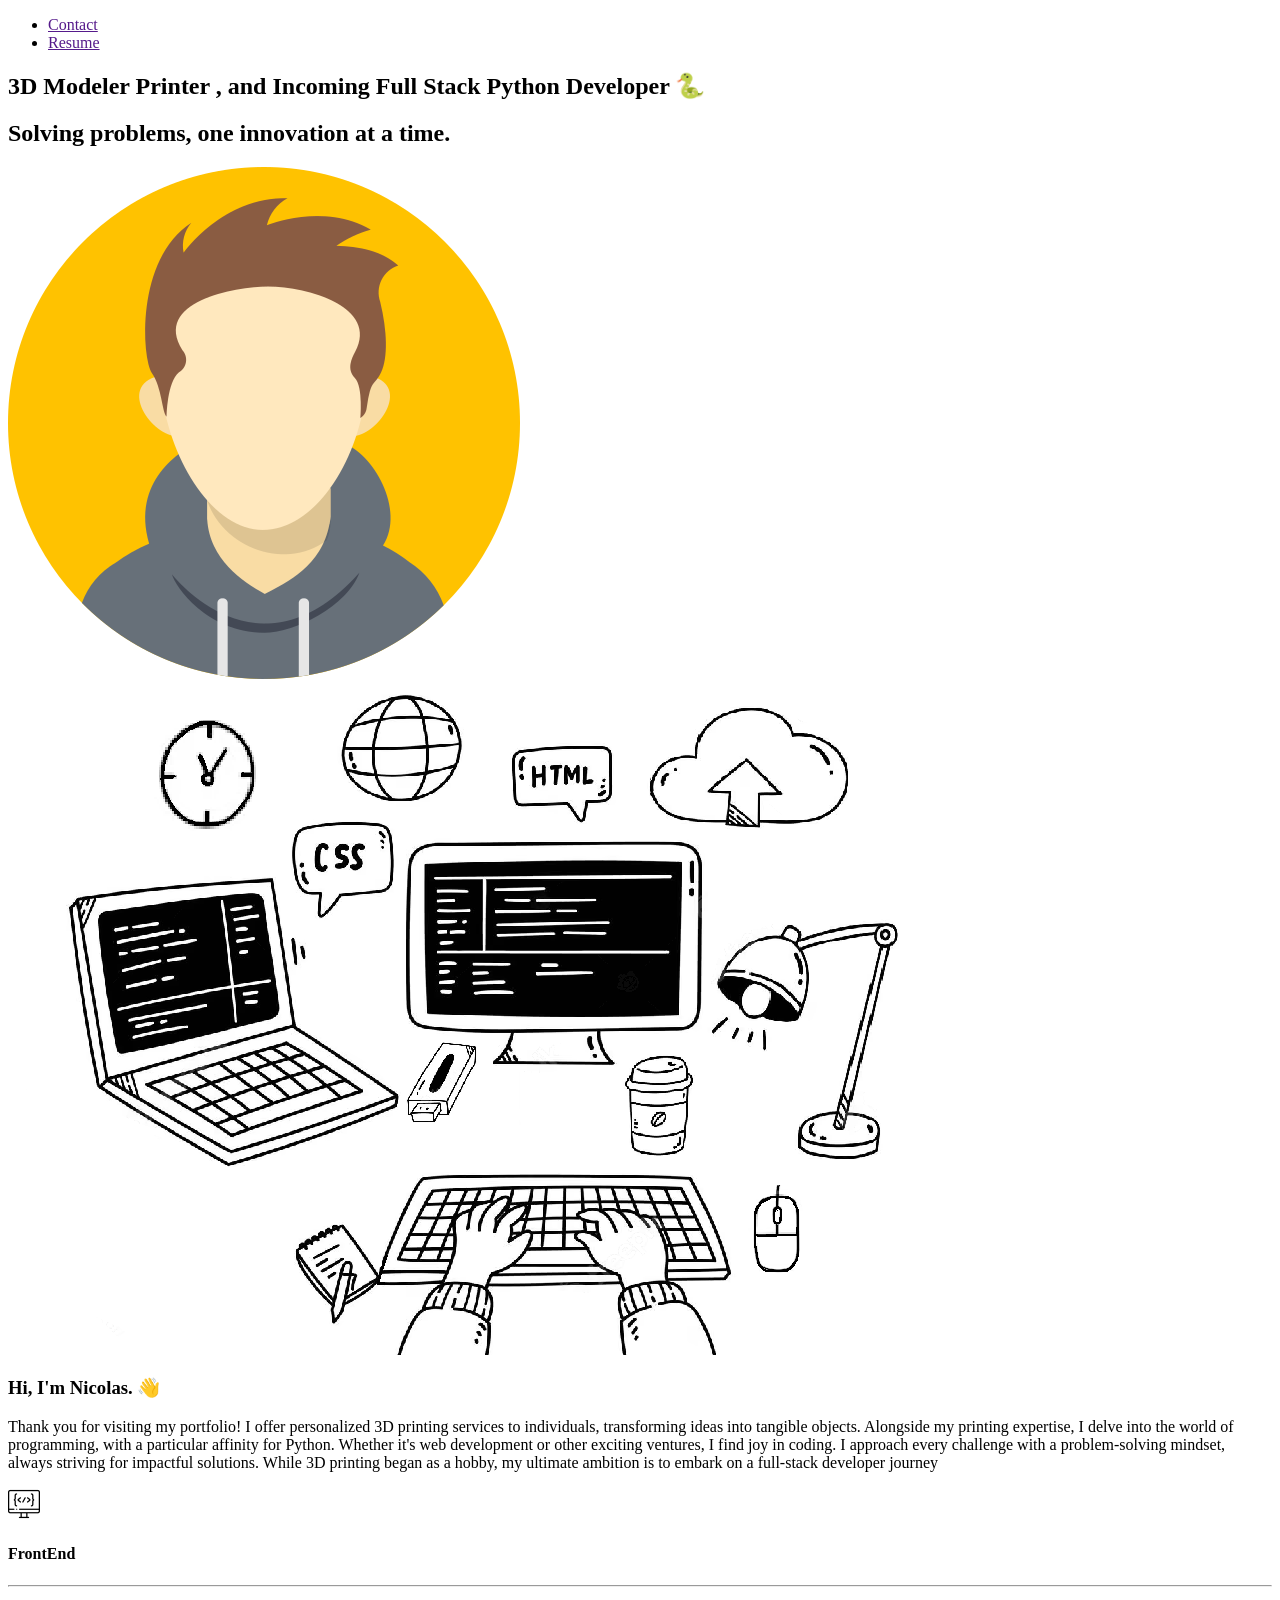
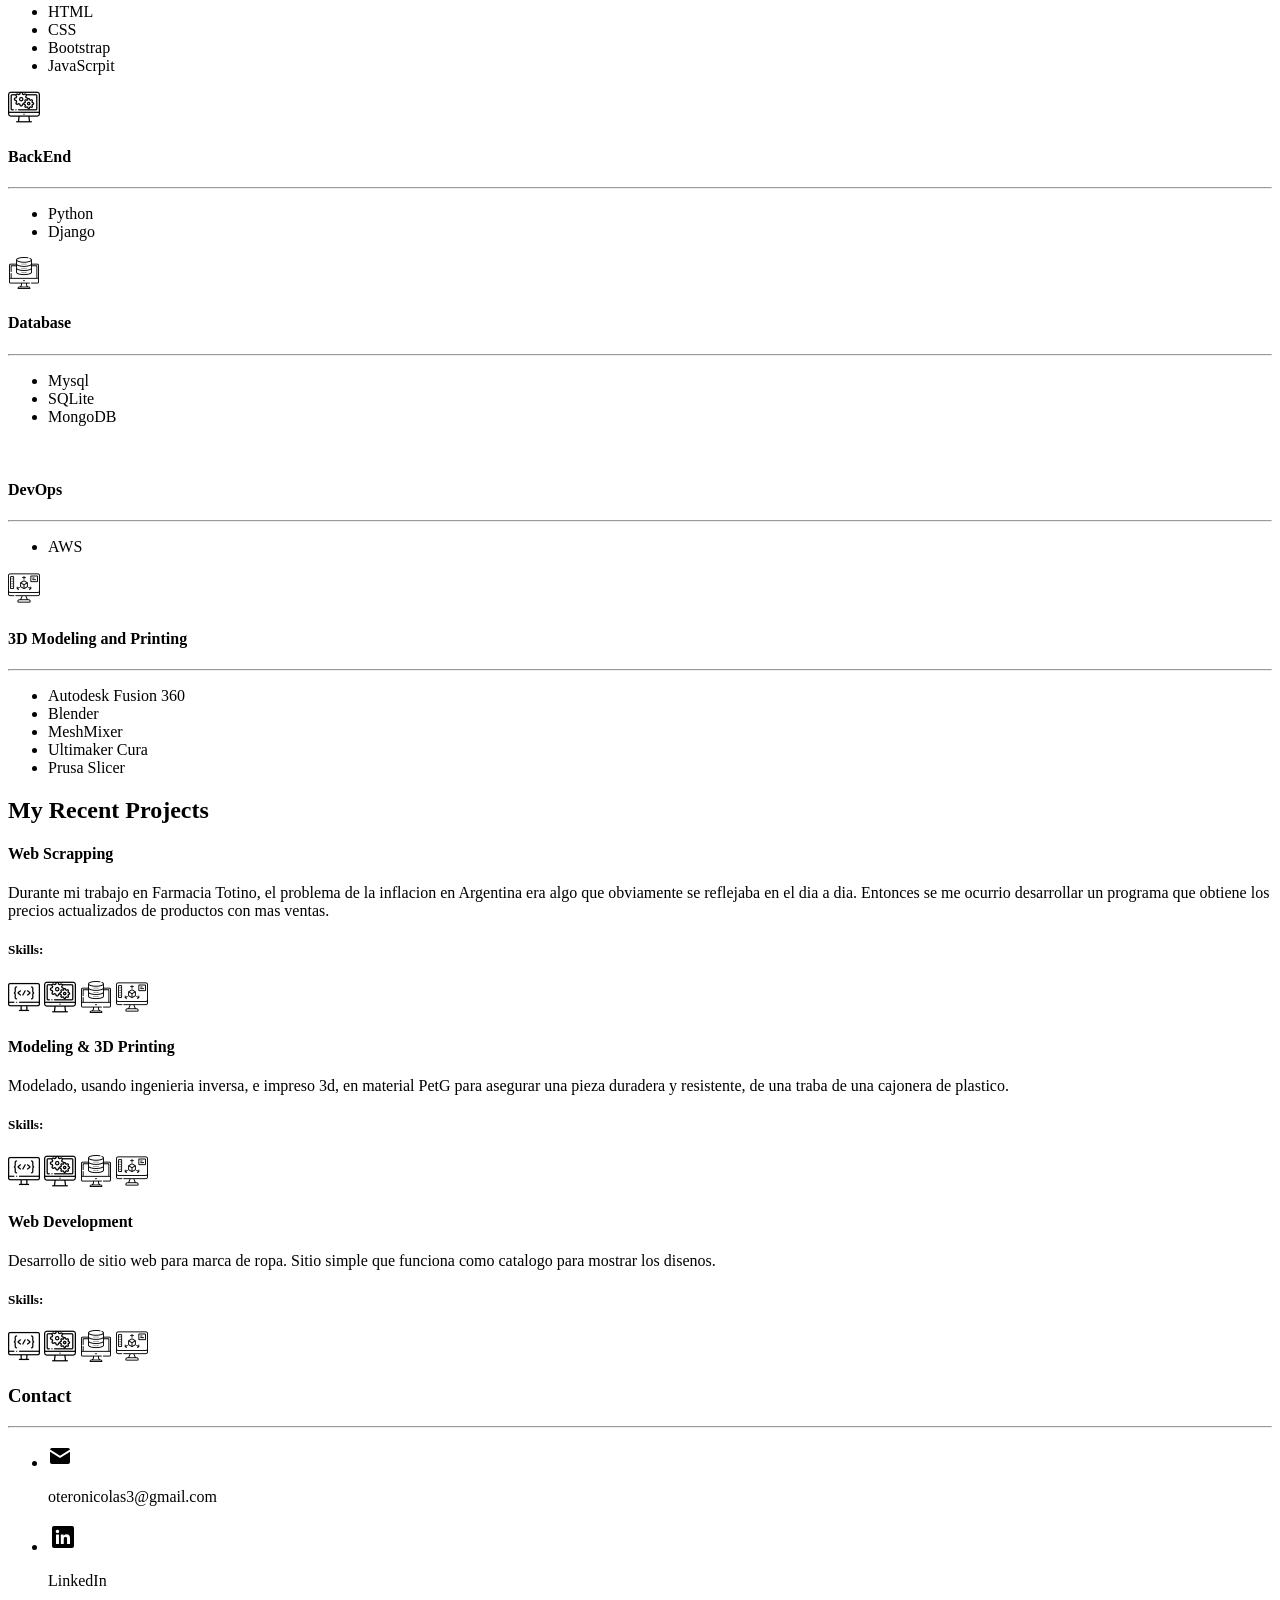
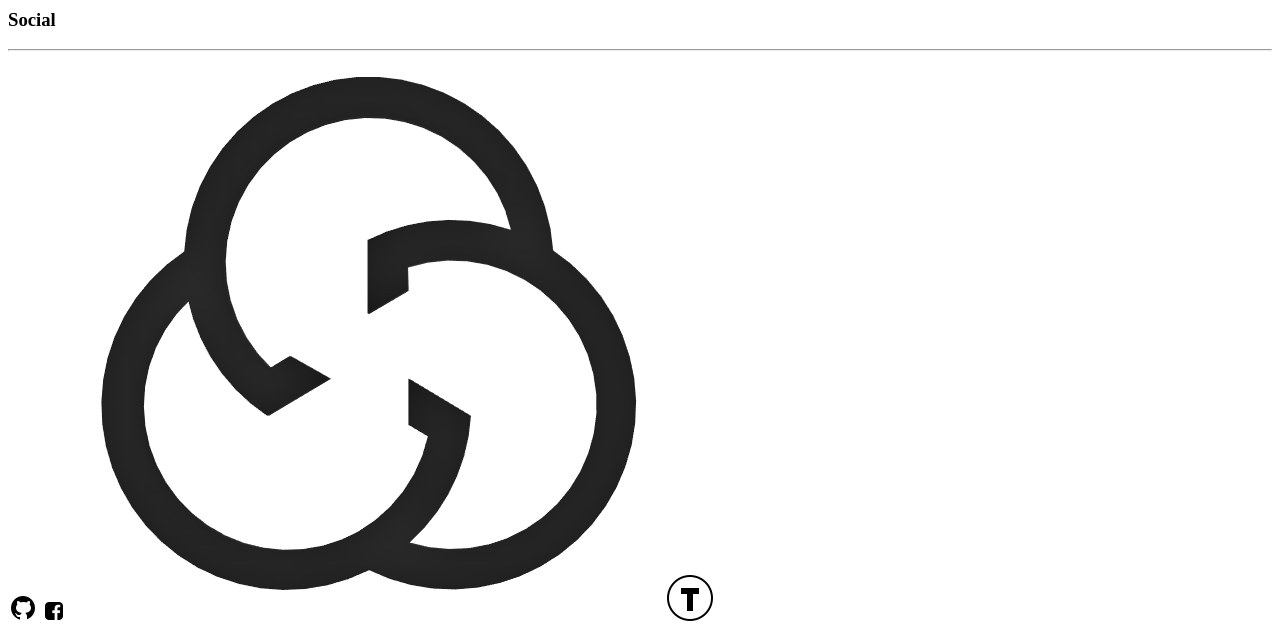
==== portfolio.html @ e65953ae "Primeros avances. Falta terminar" ====
<!DOCTYPE html>
<html lang="en">
<head>
    <meta charset="UTF-8">
    <meta http-equiv="X-UA-Compatible" content="IE=edge">
    <meta name="viewport" content="width=device-width, initial-scale=1.0">
    <link rel="stylesheet" href="cv.css">
    <title>Nicolas Otero</title>
</head>
<body>
    <header>
        <nav>
            <ul>
                <li><a href="">Contact</a></li>
                <li><a class='cv' href="" download>Resume</a></li>
            </ul>
        </nav>
    </header>

    <main>
        <article class="seccion" id="intro">
            <h1 class="vertical-animation">
                <span>3D</span> 
                <span class="word1">Modeler</span>
                <span class="word2">Printer</span>
                <span>, and Incoming Full Stack Python Developer &#128013;</span>
            </h1>
            <h2>Solving problems, one innovation at a time.</h2>
            <img class='imagen' src="./images/perfil.png" alt="">
            <img src="./images/pic1.png" alt="">
        </article>
        <article class="seccion" id="intro2">
        <!--<img src="./images/pic1.png" alt=""> -->
            <div class="present">
                <h3>Hi, I'm Nicolas. &#128075;</h3>
                <p>Thank you for visiting my portfolio! I offer personalized 3D printing services to individuals, transforming ideas into tangible objects. Alongside my printing expertise, I delve into the world of programming, with a particular affinity for Python. Whether it's web development or other exciting ventures, I find joy in coding. I approach every challenge with a problem-solving mindset, always striving for impactful solutions. While 3D printing began as a hobby, my ultimate ambition is to embark on a full-stack developer journey</p>
            </div>
        </article>
        <article class="seccion" id="skills">
            <div class="division" id="frontend">
                <img src="./images/coding.png" alt="icono de frontend">
                <h4>FrontEnd</h4>
                <hr>
                <ul>
                    <li>HTML</li>
                    <li>CSS</li>
                    <li>Bootstrap</li>
                    <li>JavaScrpit</li>
                </ul>
            </div>
            <div class="division" id="backend">
                <img src="./images/web-settings.png" alt="">
                <h4>BackEnd</h4>
                <hr>
                <ul>
                    <li>Python</li>
                    <li>Django</li>
                </ul>
            </div>
            <div class="division" id="database">
                <img src="./images/database.png" alt="">
                <h4>Database</h4>
                <hr>
                <ul>
                    <li>Mysql</li>
                    <li>SQLite</li>
                    <li>MongoDB</li>
                </ul>
            </div>
            <div class="division" id="devops">
                <img src="" alt="">
                <h4>DevOps</h4>
                <hr>
                <ul>
                    <li>AWS</li>
                </ul>
            </div>
            <div class="division" id="modeling3d">
                <img src="./images/3d-modeling.png" alt="">
                <h4>3D Modeling and Printing</h4>
                <hr>
                <ul>
                    <li>Autodesk Fusion 360</li>
                    <li>Blender</li>
                    <li>MeshMixer</li>
                    <li>Ultimaker Cura</li>
                    <li>Prusa Slicer</li>
                </ul>
            </div>
        </article>
        <article class="proyectos">
            <h2>My Recent Projects</h2>
            <div class="proyects">
                <div class="proyect">
                    <h4>Web Scrapping</h4>
                    <p>Durante mi trabajo en Farmacia Totino, el problema de la inflacion en Argentina era algo que obviamente se reflejaba en el dia a dia. Entonces se me ocurrio desarrollar un programa que obtiene los precios actualizados de productos con mas ventas.</p>
                    <h5>Skills: </h5>
                    <div class="eskills">
                        <img class='skill-off' src="./images/coding.png" alt="icono de frontend">
                        <img class='skill-on' src="./images/web-settings.png" alt="">
                        <img class='skill-on' src="./images/database.png" alt="">
                        <img class='skill-on' src="./images/3d-modeling.png" alt="">
                    </div>
                </div>
                <div class="proyect">
                    <h4>Modeling & 3D Printing</h4>
                    <p>Modelado, usando ingenieria inversa, e impreso 3d, en material PetG para asegurar una pieza duradera y resistente, de una traba de una cajonera de plastico.</p>
                    <h5>Skills: </h5>
                    <div class="eskills">
                        <img class='skill-off' src="./images/coding.png" alt="icono de frontend">
                        <img class='skill-off' src="./images/web-settings.png" alt="">
                        <img class='skill-off' src="./images/database.png" alt="">
                        <img class='skill-on' src="./images/3d-modeling.png" alt="">
                    </div>
                </div>
                <div class="proyect">
                    <h4>Web Development</h4>
                    <p>Desarrollo de sitio web para marca de ropa. Sitio simple que funciona como catalogo para mostrar los disenos.</p>
                    <h5>Skills: </h5>
                    <div class="eskills">
                        <img class='skill-on' src="./images/coding.png" alt="icono de frontend">
                        <img class='skill-on' src="./images/web-settings.png" alt="">
                        <img class='skill-on' src="./images/database.png" alt="">
                        <img class='skill-off' src="./images/3d-modeling.png" alt="">
                    </div>
                </div>
            </div>
        </article>
    </main>

    <footer>
        <div class="footer-div" id="fd1">
            <h3>Contact</h3>
            <hr>
            <ul>
                <li><img src="./images/icons8-correo-24.png" alt="icono de gmail"><p>oteronicolas3@gmail.com</p></li>
                <li><img src="./images/icons8-linkedin-30.png" alt="icono de linkedin"><p>LinkedIn</p></li>
            </ul>
        </div>
        <div class="footer-div" id="fd2">
            <h3>Social</h3>
            <hr>
            <div class="redes-imgs">
                <a href=""><img src="./images/icons8-github-30.png" alt="icono de github"></a>
                <a href=""><img src="./images/icons8-facebook-24.png" alt="icono de facebook"></a>
                <a href=""><img src="./images/Cults3D1.png" alt="icono de cults3d"></a>
                <a href=""><img src="./images/icons8-thingiverse-50.png" alt="icono de thingiverse"></a>
            </div>
        </div>
    </footer>
</body>
</html>
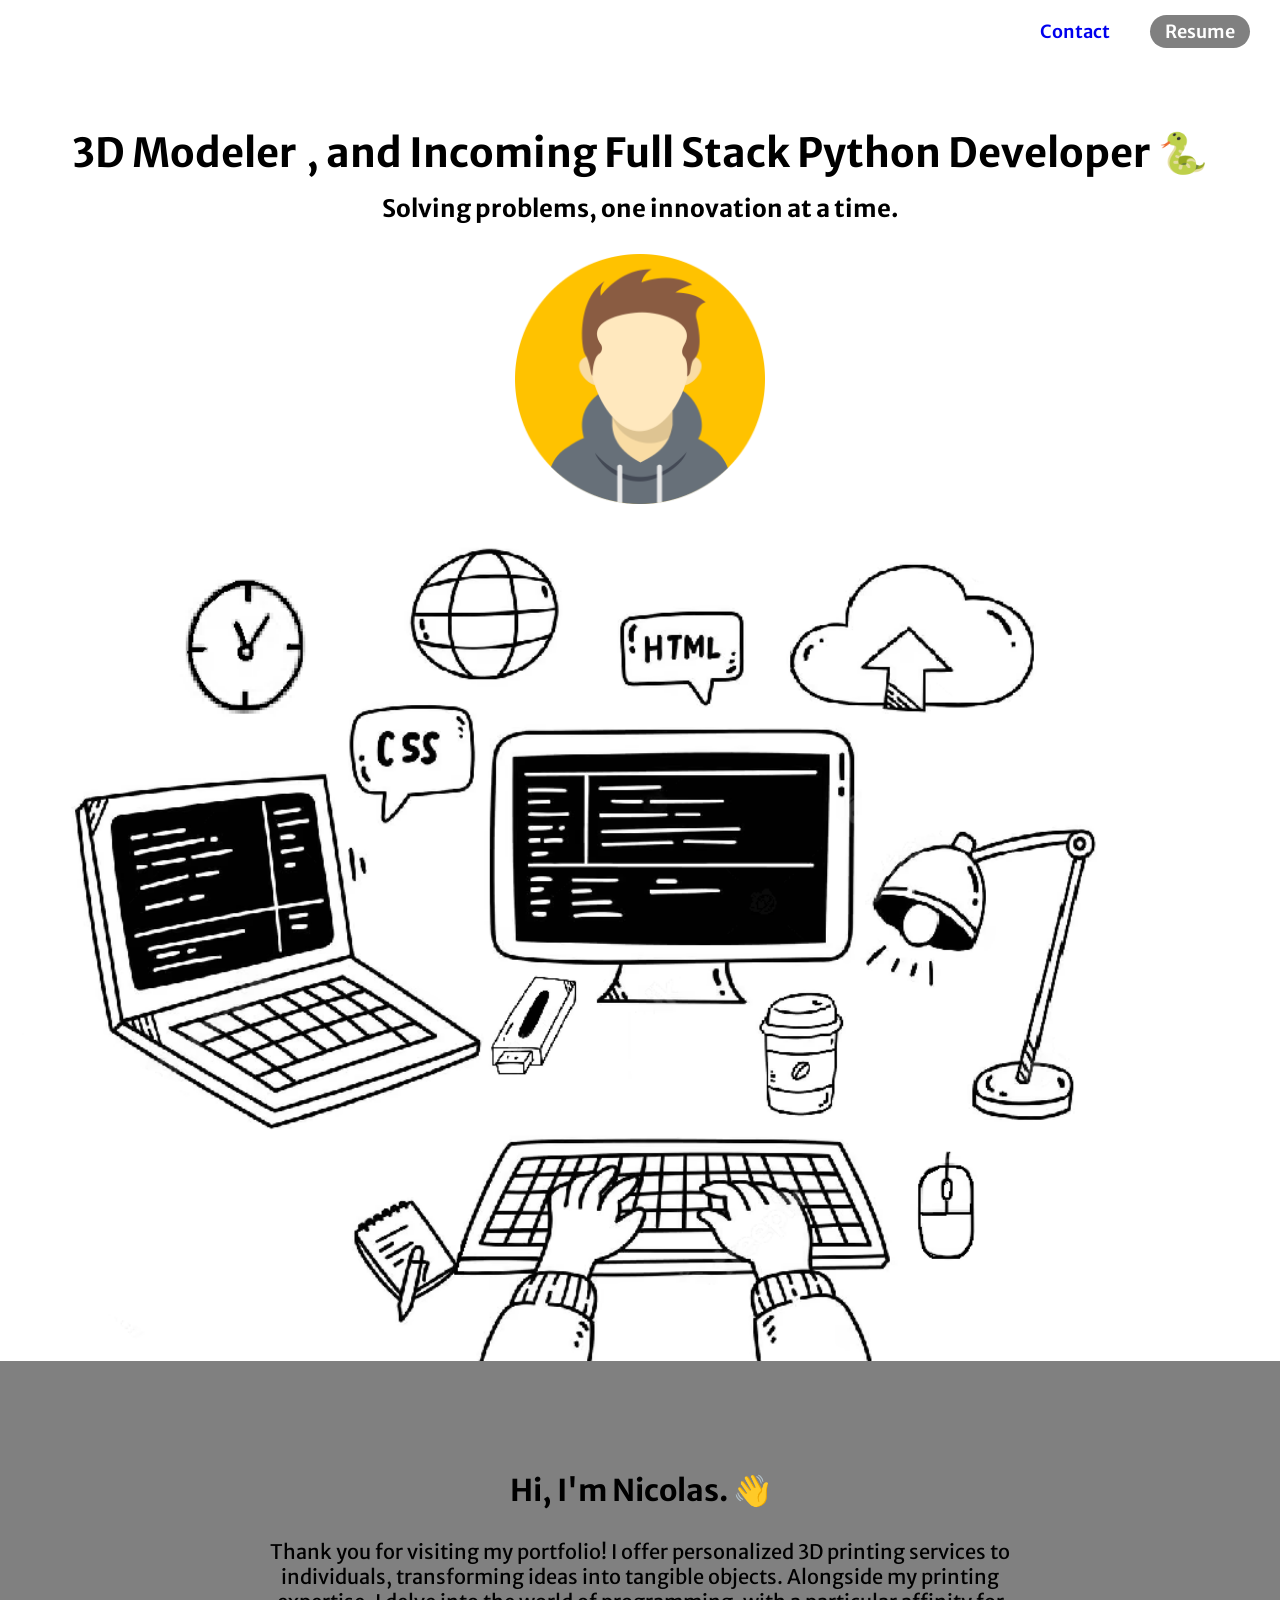
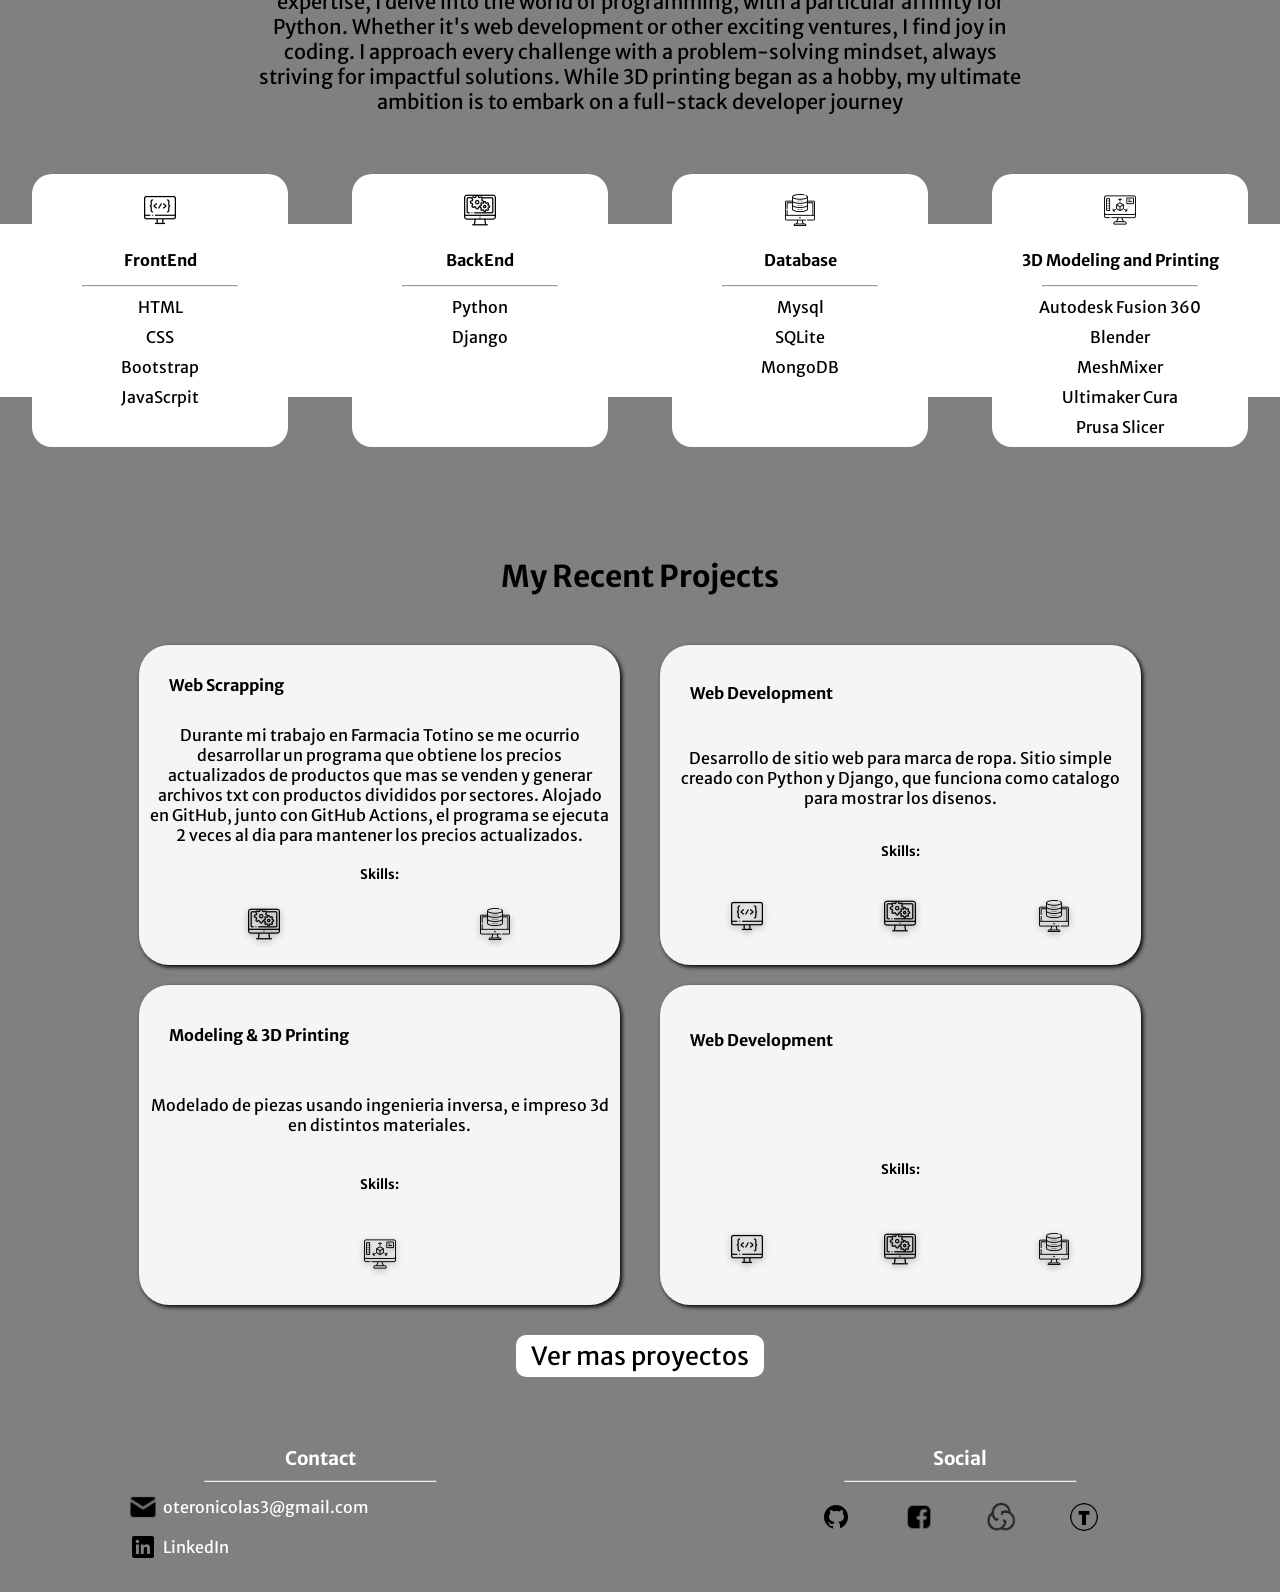
==== commit 8efbd14a: "Modificaciones varias" ====
--- a/portfolio.html
+++ b/portfolio.html
@@ -4,21 +4,21 @@
     <meta charset="UTF-8">
     <meta http-equiv="X-UA-Compatible" content="IE=edge">
     <meta name="viewport" content="width=device-width, initial-scale=1.0">
-    <link rel="stylesheet" href="cv.css">
+    <link rel="stylesheet" href="portfolio.css">
     <title>Nicolas Otero</title>
 </head>
 <body>
     <header>
         <nav>
             <ul>
-                <li><a href="">Contact</a></li>
-                <li><a class='cv' href="" download>Resume</a></li>
+                <li><a href="#fd2">Contact</a></li>
+                <li><a class='cv' href="Cv_nicolasotero.pdf" target="_blank">Resume</a></li>
             </ul>
         </nav>
     </header>
 
     <main>
-        <article class="seccion" id="intro">
+        <article class="seccion1" id="intro">
             <h1 class="vertical-animation">
                 <span>3D</span> 
                 <span class="word1">Modeler</span>
@@ -93,18 +93,29 @@
             <div class="proyects">
                 <div class="proyect">
                     <h4>Web Scrapping</h4>
-                    <p>Durante mi trabajo en Farmacia Totino, el problema de la inflacion en Argentina era algo que obviamente se reflejaba en el dia a dia. Entonces se me ocurrio desarrollar un programa que obtiene los precios actualizados de productos con mas ventas.</p>
+                    <p>Durante mi trabajo en Farmacia Totino se me ocurrio desarrollar un programa que obtiene los precios actualizados de productos que mas se venden y generar archivos txt con productos divididos por sectores. Alojado en GitHub, junto con GitHub Actions, el programa se ejecuta 2 veces al dia para mantener los precios actualizados.</p>
                     <h5>Skills: </h5>
                     <div class="eskills">
                         <img class='skill-off' src="./images/coding.png" alt="icono de frontend">
                         <img class='skill-on' src="./images/web-settings.png" alt="">
                         <img class='skill-on' src="./images/database.png" alt="">
-                        <img class='skill-on' src="./images/3d-modeling.png" alt="">
+                        <img class='skill-off' src="./images/3d-modeling.png" alt="">
+                    </div>
+                </div>
+                <div class="proyect">
+                    <h4>Web Development</h4>
+                    <p>Desarrollo de sitio web para marca de ropa. Sitio simple creado con Python y Django, que funciona como catalogo para mostrar los disenos.</p>
+                    <h5>Skills: </h5>
+                    <div class="eskills">
+                        <img class='skill-on' src="./images/coding.png" alt="icono de frontend">
+                        <img class='skill-on' src="./images/web-settings.png" alt="">
+                        <img class='skill-on' src="./images/database.png" alt="">
+                        <img class='skill-off' src="./images/3d-modeling.png" alt="">
                     </div>
                 </div>
                 <div class="proyect">
                     <h4>Modeling & 3D Printing</h4>
-                    <p>Modelado, usando ingenieria inversa, e impreso 3d, en material PetG para asegurar una pieza duradera y resistente, de una traba de una cajonera de plastico.</p>
+                    <p>Modelado de piezas usando ingenieria inversa, e impreso 3d en distintos materiales.</p>
                     <h5>Skills: </h5>
                     <div class="eskills">
                         <img class='skill-off' src="./images/coding.png" alt="icono de frontend">
@@ -115,7 +126,7 @@
                 </div>
                 <div class="proyect">
                     <h4>Web Development</h4>
-                    <p>Desarrollo de sitio web para marca de ropa. Sitio simple que funciona como catalogo para mostrar los disenos.</p>
+                    <p></p>
                     <h5>Skills: </h5>
                     <div class="eskills">
                         <img class='skill-on' src="./images/coding.png" alt="icono de frontend">
@@ -125,6 +136,7 @@
                     </div>
                 </div>
             </div>
+            <a href="https://github.com/nicolas0715/Proyectos" target="_blank">Ver mas proyectos</a>
         </article>
     </main>
 
@@ -134,16 +146,16 @@
             <hr>
             <ul>
                 <li><img src="./images/icons8-correo-24.png" alt="icono de gmail"><p>oteronicolas3@gmail.com</p></li>
-                <li><img src="./images/icons8-linkedin-30.png" alt="icono de linkedin"><p>LinkedIn</p></li>
+                <li><img src="./images/icons8-linkedin-30.png" alt="icono de linkedin"><a href="https://www.linkedin.com/in/nicolas-otero-2907b5149/" target="_blank"><p>LinkedIn</p></a></li>
             </ul>
         </div>
         <div class="footer-div" id="fd2">
             <h3>Social</h3>
             <hr>
             <div class="redes-imgs">
-                <a href=""><img src="./images/icons8-github-30.png" alt="icono de github"></a>
+                <a href="https://github.com/nicolas0715" target="_blank"><img src="./images/icons8-github-30.png" alt="icono de github"></a>
                 <a href=""><img src="./images/icons8-facebook-24.png" alt="icono de facebook"></a>
-                <a href=""><img src="./images/Cults3D1.png" alt="icono de cults3d"></a>
+                <a href="https://cults3d.com/es/usuarios/oteronicolas/creaci%C3%B3n" target="_blank"><img src="./images/Cults3D1.png" alt="icono de cults3d"></a>
                 <a href=""><img src="./images/icons8-thingiverse-50.png" alt="icono de thingiverse"></a>
             </div>
         </div>
--- a/portfolio.css
+++ b/portfolio.css
@@ -0,0 +1,301 @@
+@import url('https://fonts.googleapis.com/css2?family=Merriweather+Sans:wght@300&display=swap');
+
+*{
+    font-family: 'Merriweather Sans', sans-serif;
+    margin: 0;
+    padding: 0;
+}
+
+/*--------------------------------------------------------------- Header ---------------------------------------------------------------*/
+header nav{
+    padding: 10px;
+}
+header nav ul{
+    display: flex;
+    justify-content: end;
+    list-style-type: none;
+}
+header nav ul li{
+    margin: 10px 20px;
+}
+header nav ul li a{
+    text-decoration: none;
+    font-size: 18px;
+}
+header nav ul li .cv{
+    text-decoration: none;
+    color: white;
+    background-color: gray;
+    padding: 5px 15px;
+    border-radius: 20px;
+}
+header nav ul:first-child{
+    color: black;
+    font-weight: 600;
+}
+header nav ul:first-child :hover{
+    text-shadow: 2px 2px 5px black;
+    font-weight: bold;
+    color: gray;
+    transition: 0.4s;
+    font-weight: 700;
+}
+header nav ul li .cv:hover{
+    background-color: black;
+    color: white;
+    transition: 0.4s;
+}
+
+
+/*---------------------------------------------------------------- Main ----------------------------------------------------------------*/
+/* Animacion para la palabra en vertical */
+@keyframes verticalAnimation {
+    0% {
+        transform: translateY(0);
+        opacity: 1;
+    }
+    25% {
+        transform: translateY(-150%);
+        opacity: 0;
+    }
+    50% {
+        transform: translateY(-150%);
+        opacity: 0;
+    }
+    75% {
+        transform: translateY(-150%);
+        opacity: 0;
+    }
+    100% {
+        transform: translateY(0%);
+        opacity: 1;
+    }
+}
+
+/* Animacion para la palabra que se desvanece */
+@keyframes desvanecePalabra {
+    0% {
+        opacity: 0;
+    }
+    25% {
+        opacity: 1;
+    }
+    50% {
+        opacity: 1;
+    }
+    75% {
+        opacity: 1;
+    }
+    100% {
+        opacity: 0;
+    }
+}
+
+/*---------- Article 1 ----------*/
+main .seccion1{
+    text-align: center;
+    margin-top: 50px;
+}
+main .seccion{
+    text-align: center;
+    margin-top: 50px;
+}
+#intro h1{
+    font-size: 40px;
+    margin: 15px 0px;
+}
+.word1{
+    position: absolute;
+    animation: verticalAnimation 4s infinite;
+}
+.word2{
+    opacity: 0;
+    animation: desvanecePalabra 4s infinite;
+}
+.vertical-animation span:last-child{
+    margin-left: 25px;
+}
+#intro{
+    display: flex;
+    flex-direction: column;
+    justify-content: center;
+}
+#intro .imagen{
+    height: 250px;
+    width: 250px;
+    margin: 30px auto;
+}
+/*---------- Article 2 ----------*/
+#intro2{
+    width: 100%;
+    margin: 0px auto;
+    display: flex;
+    flex-direction: column;
+    align-items: center;
+    background-color: gray;
+}
+.present{
+    width: 60%;
+    padding: 10px;
+}
+.present h3{
+    font-size: 30px;
+    margin: 100px 0px 30px 0px;
+}
+.present p{
+    font-size: 20px;
+    margin: 20px 0px;
+    margin-bottom: 100px;
+}
+/*---------- Article 3 ----------*/
+#skills{
+    display: flex;
+    margin-top: -50px;
+    justify-content: space-around;
+}
+.division{
+    width: 20%;
+    background-color: white;
+    border-radius: 20px;
+}
+.division img{
+    margin: 20px 0px;
+}
+.division h4{
+    margin: 0px 0px 15px;
+}
+.division ul{
+    list-style-type: none;
+}
+.division ul li{
+    margin: 10px 0px;
+}
+/*Proximamente, cuando aprenda Amazon Web Services*/
+#devops{
+    display: none;
+}
+/*---------- Article 3 ----------*/
+.proyectos{
+    background-color: gray;
+    margin-top: -50px;
+    padding: 160px 0px 30px 0px;
+    text-align: center;
+    display: flex;
+    flex-direction: column;
+    align-items: center;
+}
+.proyectos h2{
+    margin: 0px 0px 40px 0px;
+    font-size: 30px;
+}
+.proyectos a{
+    text-decoration: none;
+    background-color: white;
+    padding: 5px 15px;
+    margin: 20px;
+    border-radius: 10px;
+    color: black;
+    font-size: 25px;
+}
+.proyectos a:hover{
+    transform: scale(1.1);
+    background-color: black;
+    transition: transform .2s, background-color .2s;
+    color: white;
+}
+.proyects{
+    display: flex;
+    justify-content: center;
+    width: 90%;
+    display: flex;
+    flex-wrap: wrap;
+}
+.proyect{
+    margin: 10px 20px;
+    padding: 10px;
+    width: 40%;
+    height: 300px;
+    display: flex;
+    flex-direction: column;
+    justify-content: space-around;
+    border-radius: 30px;
+    box-shadow: 2px 2px 4px black;
+    background-color: whitesmoke;
+}
+.proyect h4{
+    text-align: left;
+    margin: 10px 20px;
+}
+.eskills{
+    display: flex;
+    justify-content: space-around;
+}
+.skill-on{
+    padding: 5px;
+    filter: drop-shadow(0px 2px 3px rgba(122, 122, 122, 0.9));
+}
+.skill-off{
+    padding: 5px;
+    display: none;
+}
+#intro2 a{
+    text-decoration: none;
+}
+
+
+
+
+
+
+
+
+
+
+
+/*--------------------------------------------------------------- Footer ---------------------------------------------------------------*/
+
+footer{
+    background-color: gray;
+    color: white;
+    display: flex;
+    justify-content: space-around;
+}
+.footer-div{
+    width: 30%;
+    margin: 20px 0px;
+}
+.footer-div h3{
+    text-align: center;
+    margin-bottom: 10px;
+}
+hr{
+    width: 60%;
+    margin: 0px auto;
+}
+.footer-div img{
+    height: 30px;
+    width: 30px;
+}
+.footer-div ul li p{
+    margin: 0px 0px 0px 5px;
+}
+
+#fd1 ul{
+    display: block;
+}
+#fd1 li{
+    margin: 10px 0px;
+    list-style-type: none;
+    display: flex;
+    align-items: center;
+}
+#fd1 ul li a{
+    text-decoration: none;
+    color: white;
+}
+
+.redes-imgs{
+    display: flex;
+    justify-content: space-evenly;
+    margin: 20px 0px;
+}
